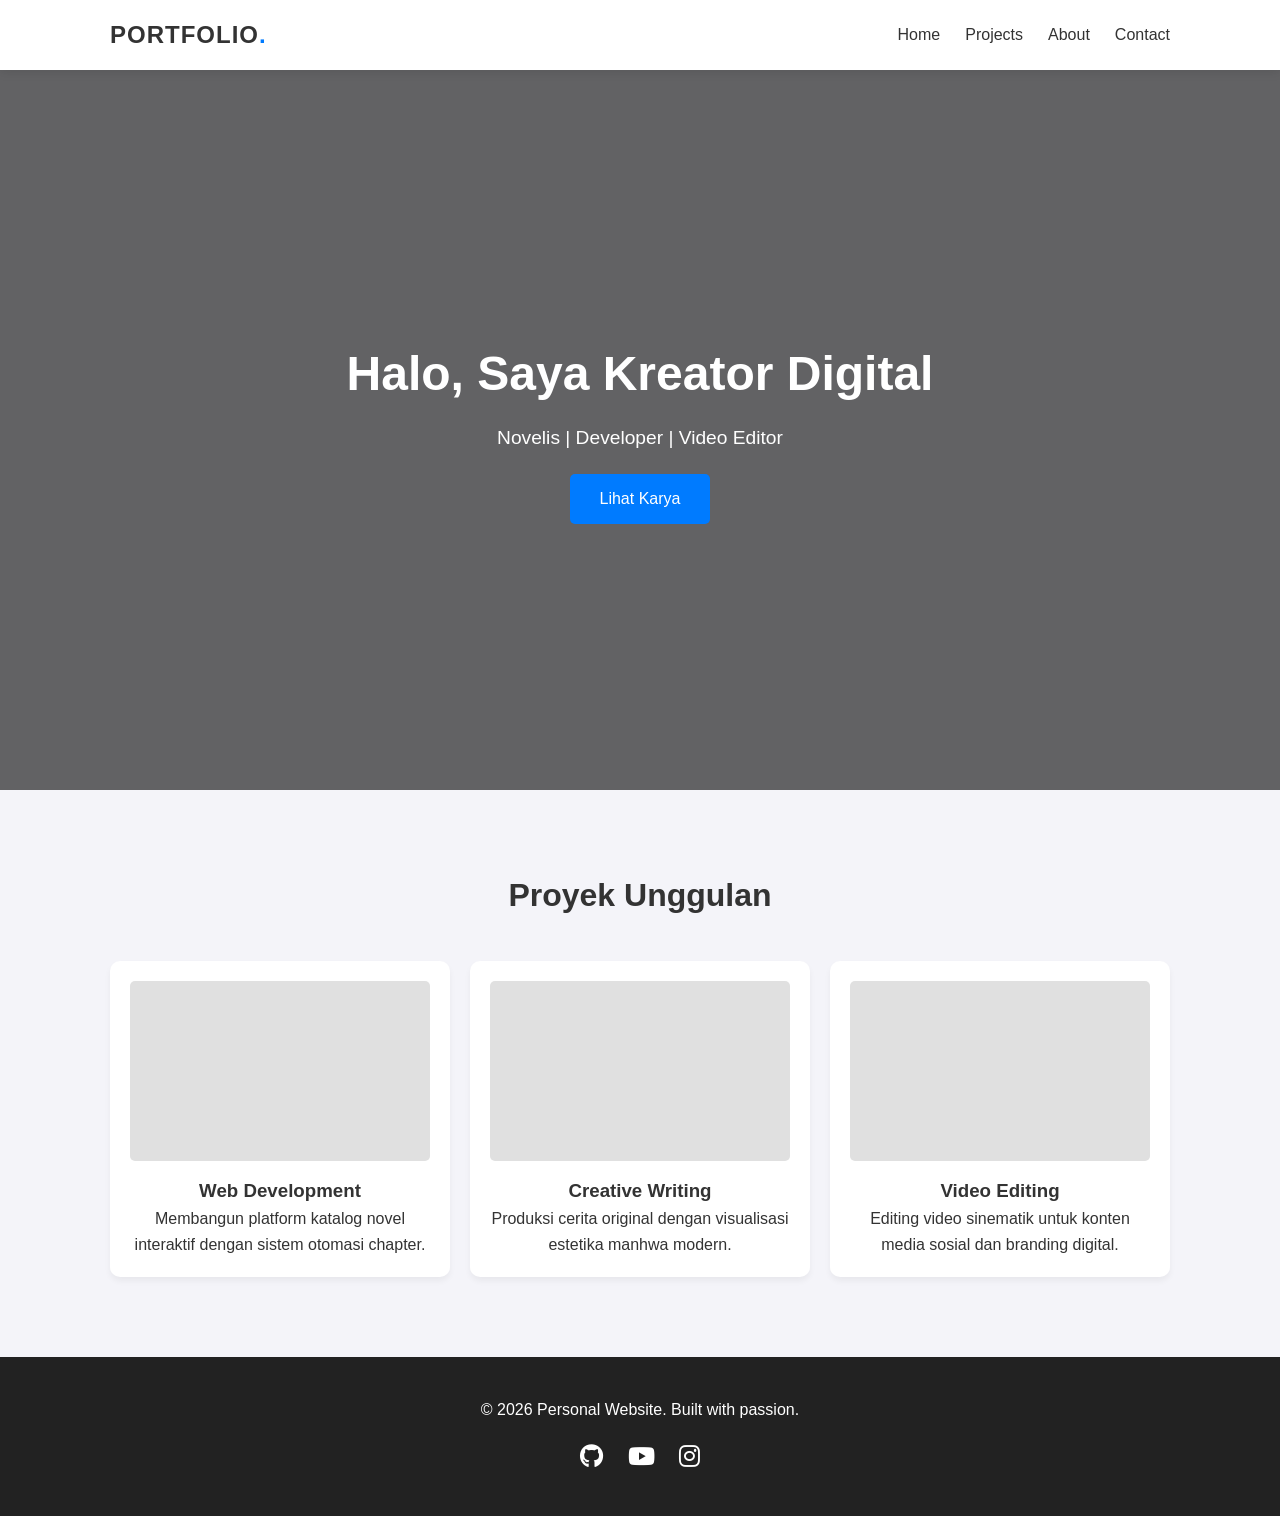
==== index.html @ 30277efc "Rename idex.html to index.html" ====
<!DOCTYPE html>
<html lang="id">
<head>
    <meta charset="UTF-8">
    <meta name="viewport" content="width=device-width, initial-scale=1.0">
    <title>Personal Portfolio</title>
    <link rel="stylesheet" href="style.css">
    <link rel="stylesheet" href="https://cdnjs.cloudflare.com/ajax/libs/font-awesome/6.0.0/css/all.min.css">
</head>
<body>

    <nav>
        <div class="container">
            <h1 class="logo">PORTFOLIO<span>.</span></h1>
            <ul>
                <li><a href="#home">Home</a></li>
                <li><a href="#projects">Projects</a></li>
                <li><a href="#about">About</a></li>
                <li><a href="#contact">Contact</a></li>
            </ul>
        </div>
    </nav>

    <header id="home">
        <div class="hero-content">
            <h2>Halo, Saya Kreator Digital</h2>
            <p>Novelis | Developer | Video Editor</p>
            <a href="#projects" class="btn">Lihat Karya</a>
        </div>
    </header>

    <section id="projects">
        <div class="container">
            <h2 class="section-title">Proyek Unggulan</h2>
            <div class="project-grid">
                <div class="project-card">
                    <div class="project-img"></div>
                    <h3>Web Development</h3>
                    <p>Membangun platform katalog novel interaktif dengan sistem otomasi chapter.</p>
                </div>
                <div class="project-card">
                    <div class="project-img"></div>
                    <h3>Creative Writing</h3>
                    <p>Produksi cerita original dengan visualisasi estetika manhwa modern.</p>
                </div>
                <div class="project-card">
                    <div class="project-img"></div>
                    <h3>Video Editing</h3>
                    <p>Editing video sinematik untuk konten media sosial dan branding digital.</p>
                </div>
            </div>
        </div>
    </section>

    <footer>
        <div class="container">
            <p>&copy; 2026 Personal Website. Built with passion.</p>
            <div class="social-links">
                <a href="#"><i class="fab fa-github"></i></a>
                <a href="#"><i class="fab fa-youtube"></i></a>
                <a href="#"><i class="fab fa-instagram"></i></a>
            </div>
        </div>
    </footer>

</body>
</html>
---- style.css ----
/* General Reset */
* {
    margin: 0;
    padding: 0;
    box-sizing: border-box;
    font-family: 'Segoe UI', Tahoma, Geneva, Verdana, sans-serif;
}

body {
    background-color: #f4f4f9;
    color: #333;
    line-height: 1.6;
    scroll-behavior: smooth;
}

.container {
    max-width: 1100px;
    margin: auto;
    padding: 0 20px;
}

/* Navigation */
nav {
    background: #ffffff;
    height: 70px;
    display: flex;
    align-items: center;
    position: sticky;
    top: 0;
    z-index: 1000;
    box-shadow: 0 2px 10px rgba(0,0,0,0.1);
}

nav .container {
    display: flex;
    justify-content: space-between;
    width: 100%;
    align-items: center;
}

.logo {
    font-size: 1.5rem;
    letter-spacing: 1px;
}

.logo span {
    color: #007bff;
}

nav ul {
    display: flex;
    list-style: none;
}

nav ul li a {
    text-decoration: none;
    color: #333;
    font-weight: 500;
    margin-left: 25px;
    transition: 0.3s;
}

nav ul li a:hover {
    color: #007bff;
}

/* Hero Section */
header {
    height: 80vh;
    background: linear-gradient(rgba(0,0,0,0.6), rgba(0,0,0,0.6)), 
                url('https://images.unsplash.com/photo-1498050108023-c5249f4df085?auto=format&fit=crop&w=1350&q=80');
    background-size: cover;
    background-position: center;
    display: flex;
    justify-content: center;
    align-items: center;
    text-align: center;
    color: white;
}

.hero-content h2 {
    font-size: 3rem;
    margin-bottom: 10px;
}

.hero-content p {
    font-size: 1.2rem;
    margin-bottom: 20px;
}

.btn {
    display: inline-block;
    background: #007bff;
    color: white;
    padding: 12px 30px;
    text-decoration: none;
    border-radius: 5px;
    transition: 0.3s;
}

.btn:hover {
    background: #0056b3;
}

/* Projects Section */
#projects {
    padding: 80px 0;
}

.section-title {
    text-align: center;
    margin-bottom: 40px;
    font-size: 2rem;
}

.project-grid {
    display: grid;
    grid-template-columns: repeat(auto-fit, minmax(300px, 1fr));
    gap: 20px;
}

.project-card {
    background: white;
    padding: 20px;
    border-radius: 10px;
    box-shadow: 0 4px 6px rgba(0,0,0,0.05);
    text-align: center;
    transition: transform 0.3s;
}

.project-card:hover {
    transform: translateY(-5px);
}

.project-img {
    height: 180px;
    background: #e0e0e0;
    margin-bottom: 15px;
    border-radius: 5px;
}

/* Footer */
footer {
    background: #222;
    color: white;
    padding: 40px 0;
    text-align: center;
}

.social-links {
    margin-top: 15px;
}

.social-links a {
    color: white;
    font-size: 1.5rem;
    margin: 0 10px;
    transition: 0.3s;
}

.social-links a:hover {
    color: #007bff;
}

/* Responsive */
@media (max-width: 768px) {
    nav ul {
        display: none; /* Kamu bisa menambahkan toggle menu nantinya */
    }
    .hero-content h2 {
        font-size: 2.2rem;
    }
}
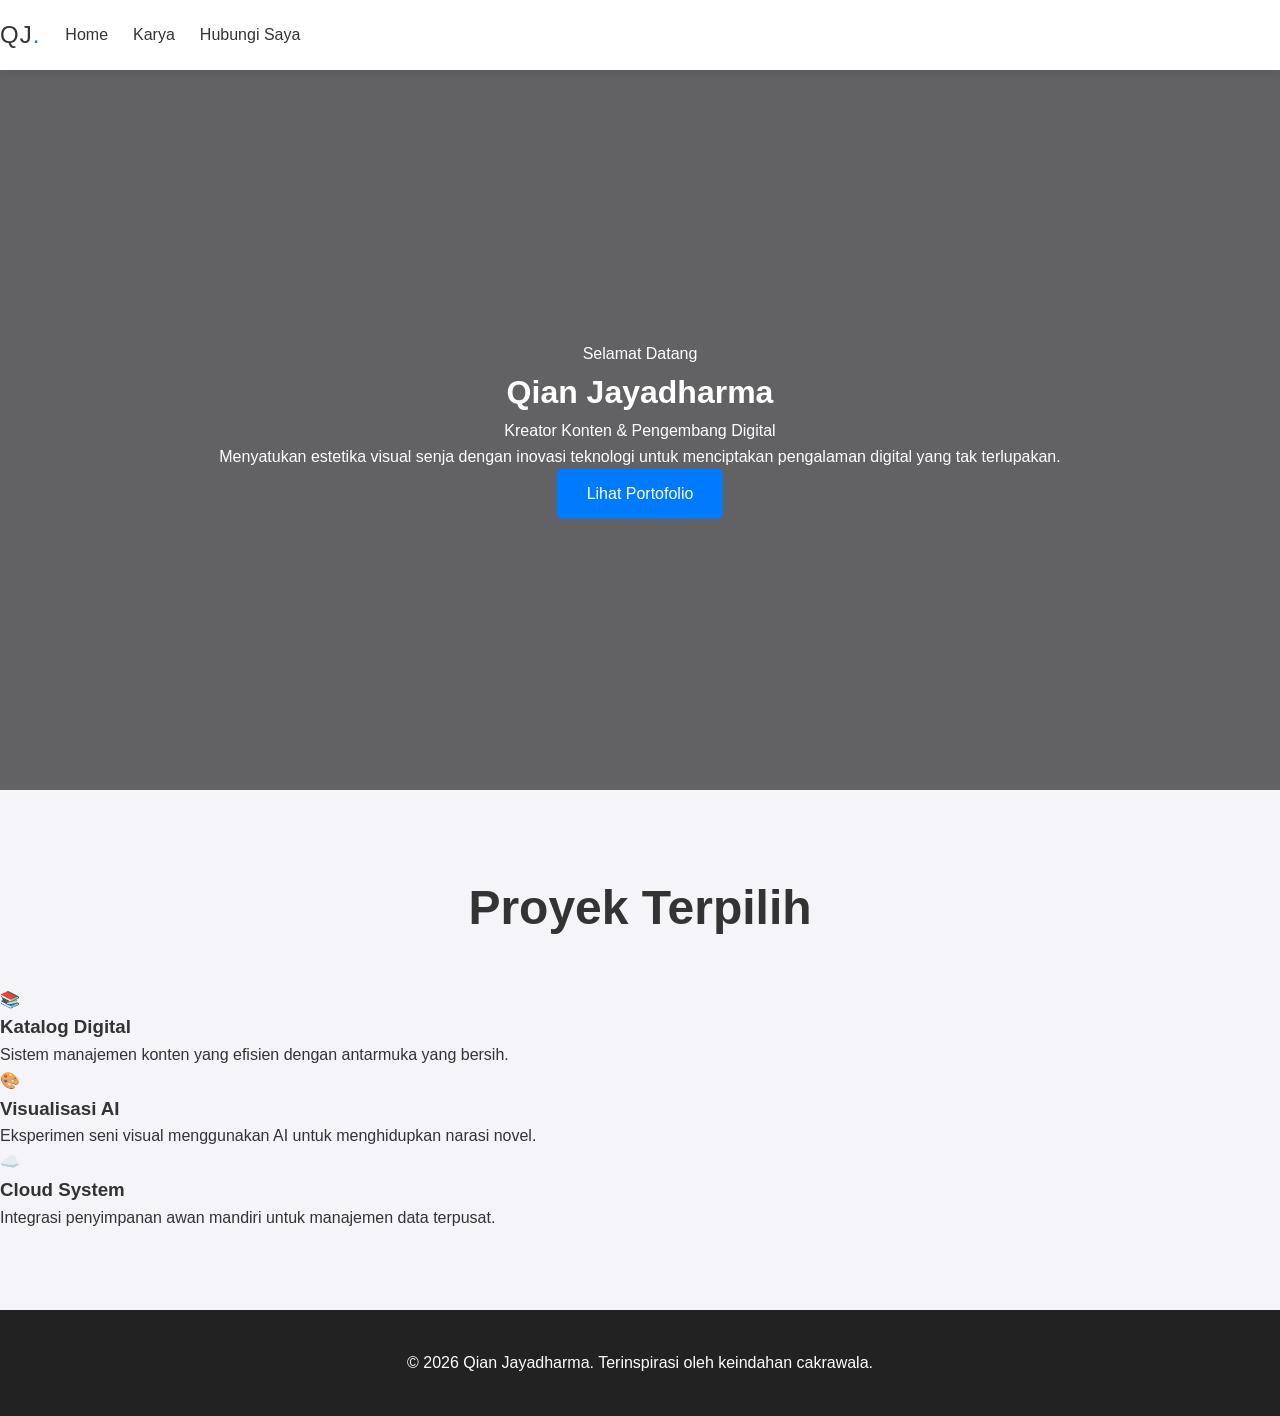
==== commit b0ae55f3: "Update index.html" ====
--- a/index.html
+++ b/index.html
@@ -3,64 +3,69 @@
 <head>
     <meta charset="UTF-8">
     <meta name="viewport" content="width=device-width, initial-scale=1.0">
-    <title>Personal Portfolio</title>
+    <title>Qian Jayadharma | Portofolio Estetik</title>
     <link rel="stylesheet" href="style.css">
-    <link rel="stylesheet" href="https://cdnjs.cloudflare.com/ajax/libs/font-awesome/6.0.0/css/all.min.css">
+    <link href="https://fonts.googleapis.com/css2?family=Inter:wght@300;400;600;700&display=swap" rel="stylesheet">
+    <meta name="theme-color" content="#0c1445">
 </head>
 <body>
 
+    <div class="ocean-surface"></div>
+
     <nav>
-        <div class="container">
-            <h1 class="logo">PORTFOLIO<span>.</span></h1>
-            <ul>
-                <li><a href="#home">Home</a></li>
-                <li><a href="#projects">Projects</a></li>
-                <li><a href="#about">About</a></li>
-                <li><a href="#contact">Contact</a></li>
-            </ul>
-        </div>
+        <div class="logo">QJ<span>.</span></div>
+        <ul>
+            <li><a href="#home">Home</a></li>
+            <li><a href="#projects">Karya</a></li>
+            <li><a href="#contact" class="nav-cta">Hubungi Saya</a></li>
+        </ul>
     </nav>
 
-    <header id="home">
-        <div class="hero-content">
-            <h2>Halo, Saya Kreator Digital</h2>
-            <p>Novelis | Developer | Video Editor</p>
-            <a href="#projects" class="btn">Lihat Karya</a>
+    <header id="home" class="hero">
+        <div class="glass-box">
+            <span class="badge">Selamat Datang</span>
+            <h1>Qian <span class="highlight">Jayadharma</span></h1>
+            <p class="tagline">Kreator Konten & Pengembang Digital</p>
+            <p class="description">
+                Menyatukan estetika visual senja dengan inovasi teknologi 
+                untuk menciptakan pengalaman digital yang tak terlupakan.
+            </p>
+            <div class="hero-btns">
+                <a href="#projects" class="btn btn-primary">Lihat Portofolio</a>
+            </div>
         </div>
+
+        <div class="shape sun-glow"></div>
+        <div class="shape night-glow"></div>
     </header>
 
     <section id="projects">
-        <div class="container">
-            <h2 class="section-title">Proyek Unggulan</h2>
-            <div class="project-grid">
-                <div class="project-card">
-                    <div class="project-img"></div>
-                    <h3>Web Development</h3>
-                    <p>Membangun platform katalog novel interaktif dengan sistem otomasi chapter.</p>
-                </div>
-                <div class="project-card">
-                    <div class="project-img"></div>
-                    <h3>Creative Writing</h3>
-                    <p>Produksi cerita original dengan visualisasi estetika manhwa modern.</p>
-                </div>
-                <div class="project-card">
-                    <div class="project-img"></div>
-                    <h3>Video Editing</h3>
-                    <p>Editing video sinematik untuk konten media sosial dan branding digital.</p>
-                </div>
+        <div class="section-title">
+            <h2>Proyek Terpilih</h2>
+            <div class="underline"></div>
+        </div>
+        
+        <div class="grid">
+            <div class="card">
+                <div class="card-icon">📚</div>
+                <h3>Katalog Digital</h3>
+                <p>Sistem manajemen konten yang efisien dengan antarmuka yang bersih.</p>
+            </div>
+            <div class="card">
+                <div class="card-icon">🎨</div>
+                <h3>Visualisasi AI</h3>
+                <p>Eksperimen seni visual menggunakan AI untuk menghidupkan narasi novel.</p>
+            </div>
+            <div class="card">
+                <div class="card-icon">☁️</div>
+                <h3>Cloud System</h3>
+                <p>Integrasi penyimpanan awan mandiri untuk manajemen data terpusat.</p>
             </div>
         </div>
     </section>
 
-    <footer>
-        <div class="container">
-            <p>&copy; 2026 Personal Website. Built with passion.</p>
-            <div class="social-links">
-                <a href="#"><i class="fab fa-github"></i></a>
-                <a href="#"><i class="fab fa-youtube"></i></a>
-                <a href="#"><i class="fab fa-instagram"></i></a>
-            </div>
-        </div>
+    <footer id="contact">
+        <p>&copy; 2026 Qian Jayadharma. Terinspirasi oleh keindahan cakrawala.</p>
     </footer>
 
 </body>
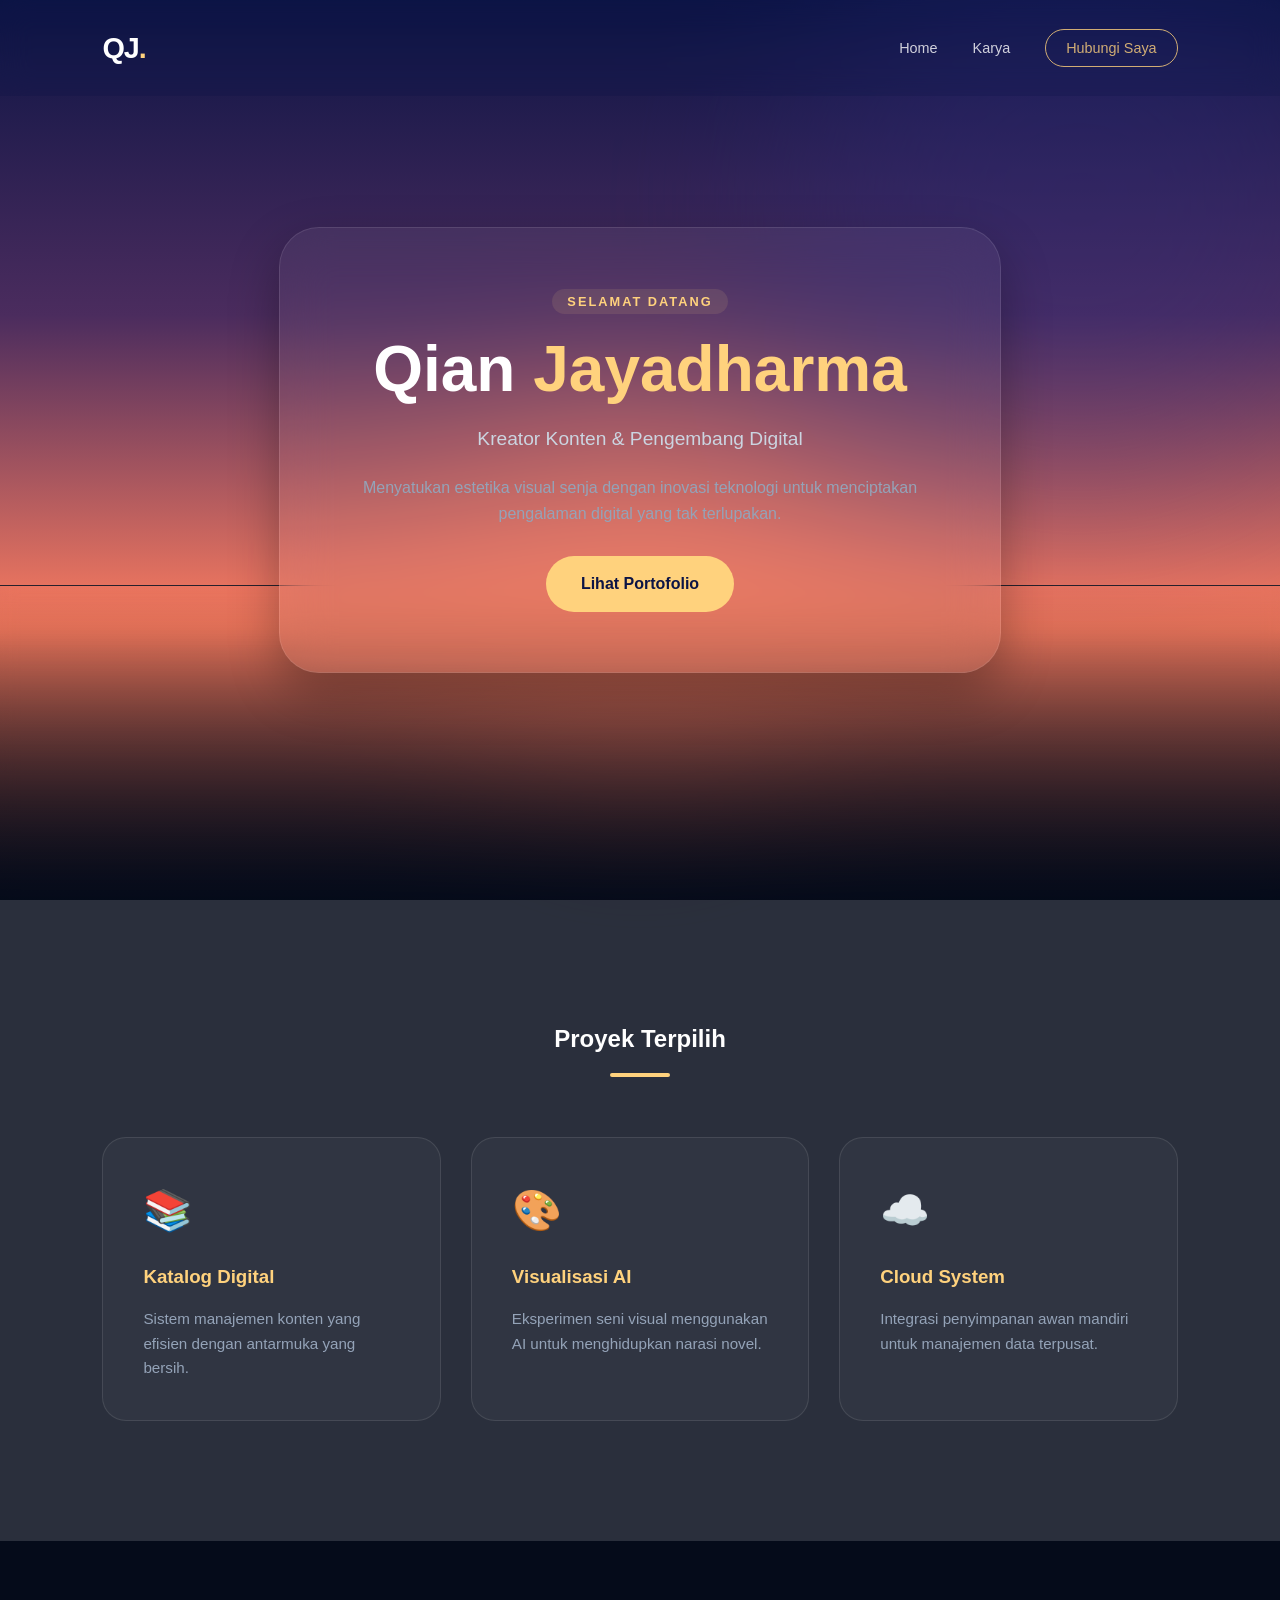
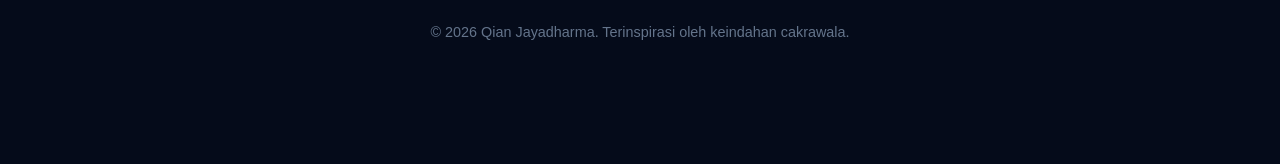
==== commit accca09d: "Update index.html" ====
--- a/index.html
+++ b/index.html
@@ -4,7 +4,195 @@
     <meta charset="UTF-8">
     <meta name="viewport" content="width=device-width, initial-scale=1.0">
     <title>Qian Jayadharma | Portofolio Estetik</title>
-    <link rel="stylesheet" href="style.css">
+    <style>
+    /* Konfigurasi Dasar */
+:root {
+    --sky-night: #0c1445;   /* Biru Malam Atas */
+    --sky-purple: #4b2c5e;  /* Ungu Transisi */
+    --sky-sunset: #ff7e5f;  /* Oranye Senja */
+    --ocean-dark: #050b1a;  /* Biru Laut Dalam */
+    --accent: #ffd27d;      /* Emas Cahaya */
+    --glass: rgba(255, 255, 255, 0.05);
+    --glass-border: rgba(255, 255, 255, 0.1);
+}
+
+* {
+    margin: 0;
+    padding: 0;
+    box-sizing: border-box;
+}
+
+html {
+    scroll-behavior: smooth;
+}
+
+body {
+    font-family: 'Inter', sans-serif;
+    color: white;
+    background: linear-gradient(180deg, 
+                var(--sky-night) 0%, 
+                var(--sky-purple) 35%, 
+                var(--sky-sunset) 70%,
+                var(--ocean-dark) 100%);
+    background-attachment: fixed;
+    line-height: 1.6;
+    overflow-x: hidden;
+}
+
+/* Efek Permukaan Laut */
+.ocean-surface {
+    position: fixed;
+    bottom: 0;
+    left: 0;
+    width: 100%;
+    height: 35vh;
+    background: linear-gradient(0deg, 
+                rgba(5, 11, 26, 0.9) 0%, 
+                rgba(255, 126, 95, 0.1) 100%);
+    backdrop-filter: blur(8px);
+    z-index: 2;
+    pointer-events: none;
+    border-top: 1px solid rgba(255, 255, 255, 0.05);
+}
+
+/* Navigasi */
+nav {
+    display: flex;
+    justify-content: space-between;
+    align-items: center;
+    padding: 25px 8%;
+    position: fixed;
+    top: 0;
+    width: 100%;
+    z-index: 1000;
+    background: rgba(12, 20, 69, 0.2);
+    backdrop-filter: blur(15px);
+}
+
+.logo { font-size: 1.8rem; font-weight: 700; letter-spacing: -1px; }
+.logo span { color: var(--accent); }
+
+nav ul { display: flex; list-style: none; align-items: center; }
+nav ul li { margin-left: 35px; }
+nav ul li a { text-decoration: none; color: white; font-size: 0.9rem; font-weight: 500; opacity: 0.8; transition: 0.3s; }
+nav ul li a:hover { opacity: 1; color: var(--accent); }
+
+.nav-cta {
+    padding: 10px 20px;
+    border: 1px solid var(--accent);
+    border-radius: 50px;
+    color: var(--accent) !important;
+}
+
+/* Hero Section */
+.hero {
+    height: 100vh;
+    display: flex;
+    justify-content: center;
+    align-items: center;
+    padding: 0 8%;
+    position: relative;
+}
+
+.glass-box {
+    background: var(--glass);
+    border: 1px solid var(--glass-border);
+    backdrop-filter: blur(25px);
+    padding: 60px;
+    border-radius: 40px;
+    max-width: 850px;
+    text-align: center;
+    z-index: 10;
+    box-shadow: 0 20px 50px rgba(0,0,0,0.3);
+}
+
+.badge {
+    background: rgba(255, 210, 125, 0.1);
+    color: var(--accent);
+    padding: 5px 15px;
+    border-radius: 20px;
+    font-size: 0.8rem;
+    font-weight: 600;
+    text-transform: uppercase;
+    letter-spacing: 2px;
+}
+
+h1 { font-size: 4rem; margin: 20px 0; font-weight: 700; line-height: 1.1; }
+.highlight { color: var(--accent); }
+.tagline { font-size: 1.2rem; color: #cbd5e1; margin-bottom: 20px; font-weight: 400; }
+.description { color: #94a3b8; max-width: 600px; margin: 0 auto 30px auto; }
+
+.btn {
+    padding: 15px 35px;
+    text-decoration: none;
+    border-radius: 50px;
+    font-weight: 600;
+    transition: 0.3s;
+    display: inline-block;
+}
+
+.btn-primary { background: var(--accent); color: var(--sky-night); }
+.btn-primary:hover { transform: translateY(-3px); box-shadow: 0 10px 20px rgba(255, 210, 125, 0.3); }
+
+/* Atmosfer Shapes */
+.shape { position: absolute; border-radius: 50%; filter: blur(100px); z-index: 1; }
+.sun-glow { width: 400px; height: 400px; background: var(--sky-sunset); bottom: 10%; left: 50%; transform: translateX(-50%); opacity: 0.4; }
+.night-glow { width: 600px; height: 600px; background: #312e81; top: -100px; right: -100px; opacity: 0.3; }
+
+/* Portofolio Section */
+#projects {
+    padding: 120px 8%;
+    position: relative;
+    z-index: 5;
+    background: rgba(5, 11, 26, 0.85);
+}
+
+.section-title { text-align: center; margin-bottom: 60px; }
+.underline { width: 60px; height: 4px; background: var(--accent); margin: 15px auto; border-radius: 2px; }
+
+.grid {
+    display: grid;
+    grid-template-columns: repeat(auto-fit, minmax(280px, 1fr));
+    gap: 30px;
+}
+
+.card {
+    background: rgba(255, 255, 255, 0.03);
+    border: 1px solid var(--glass-border);
+    padding: 40px;
+    border-radius: 24px;
+    transition: 0.4s ease;
+}
+
+.card:hover {
+    background: rgba(255, 255, 255, 0.06);
+    transform: translateY(-10px);
+    border-color: var(--accent);
+}
+
+.card-icon { font-size: 2.5rem; margin-bottom: 20px; }
+.card h3 { color: var(--accent); margin-bottom: 15px; }
+.card p { color: #94a3b8; font-size: 0.95rem; }
+
+/* Footer */
+footer {
+    padding: 80px 8% 120px 8%;
+    text-align: center;
+    background: var(--ocean-dark);
+    color: #64748b;
+    font-size: 0.9rem;
+    position: relative;
+    z-index: 5;
+}
+
+/* Responsivitas */
+@media (max-width: 768px) {
+    h1 { font-size: 2.5rem; }
+    nav ul { display: none; }
+    .glass-box { padding: 40px 20px; }
+}
+        
+    </style>
     <link href="https://fonts.googleapis.com/css2?family=Inter:wght@300;400;600;700&display=swap" rel="stylesheet">
     <meta name="theme-color" content="#0c1445">
 </head>
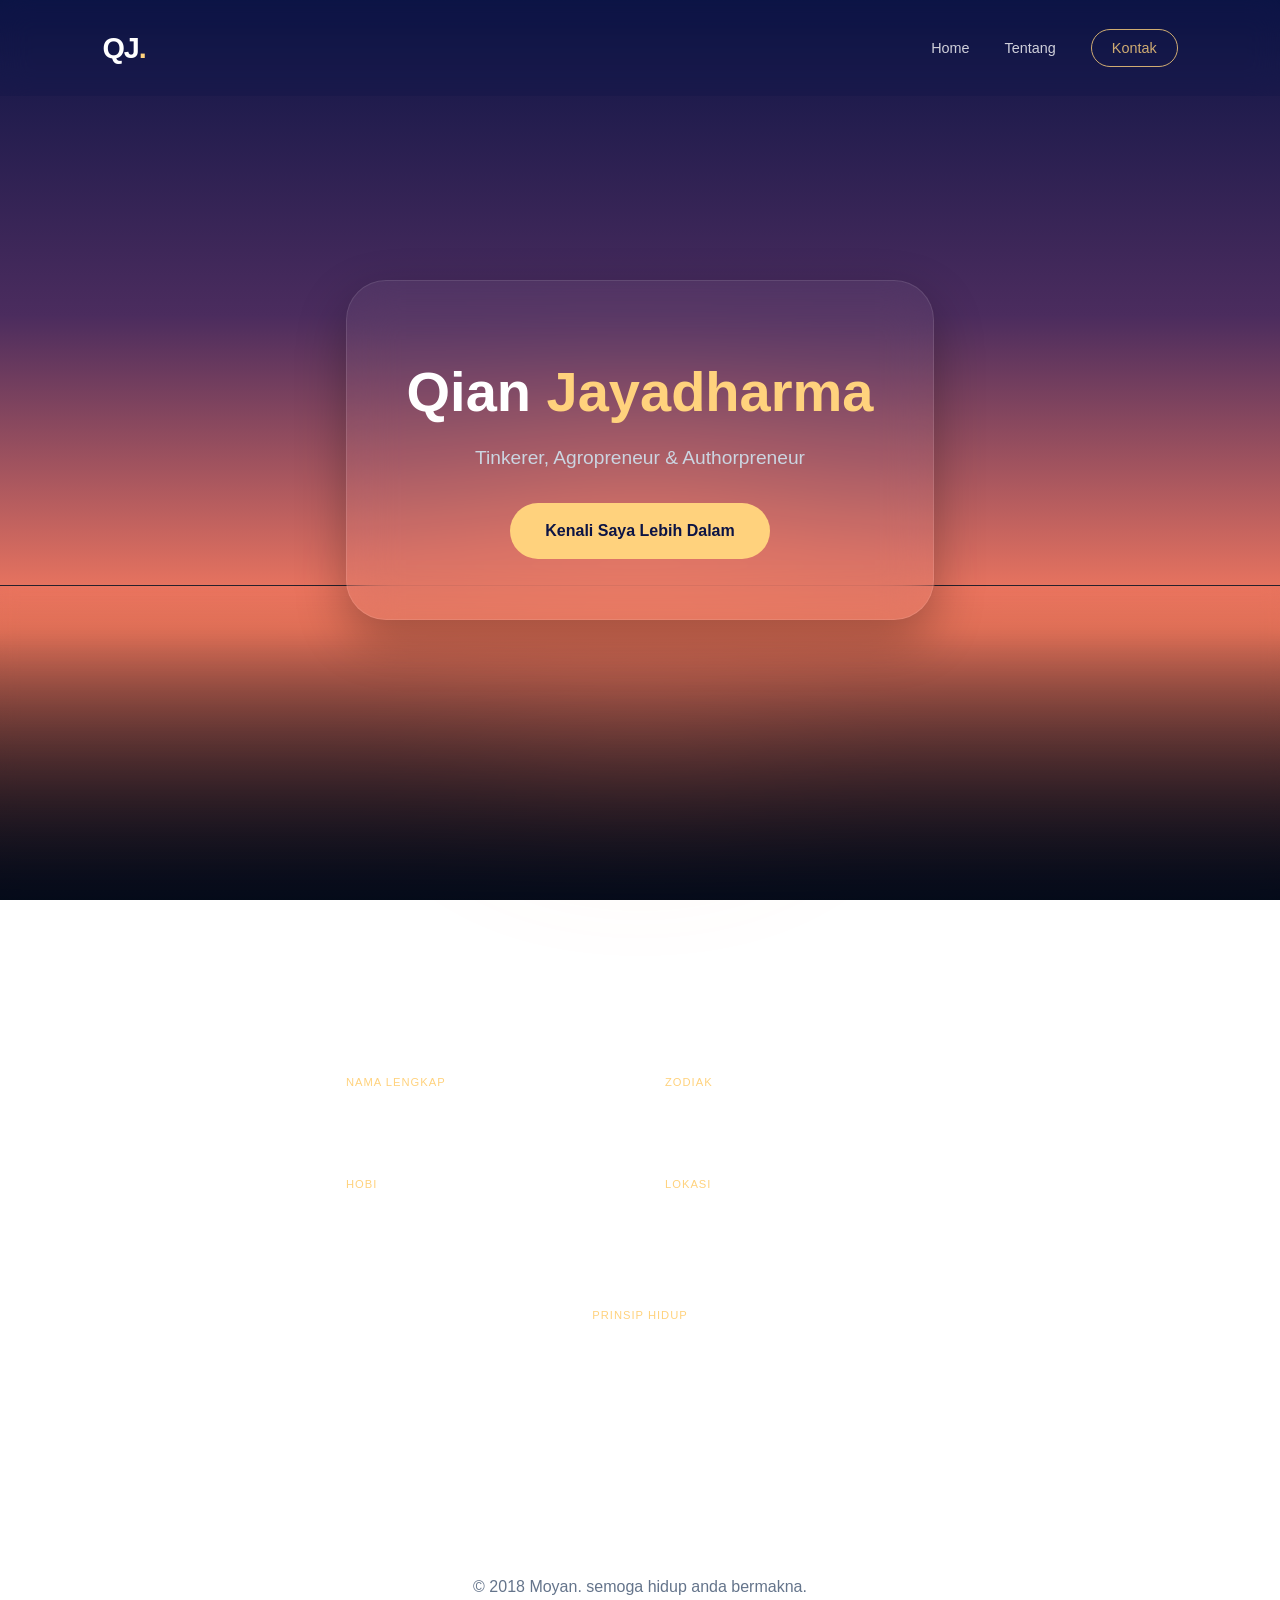
==== commit ceab9179: "Update index.html" ====
--- a/index.html
+++ b/index.html
@@ -3,198 +3,179 @@
 <head>
     <meta charset="UTF-8">
     <meta name="viewport" content="width=device-width, initial-scale=1.0">
-    <title>Qian Jayadharma | Portofolio Estetik</title>
+    <title>Moyan | Personal Website</title>
+    
+    <link href="https://fonts.googleapis.com/css2?family=Inter:wght@300;400;600;700&display=swap" rel="stylesheet">
+    
     <style>
-    /* Konfigurasi Dasar */
-:root {
-    --sky-night: #0c1445;   /* Biru Malam Atas */
-    --sky-purple: #4b2c5e;  /* Ungu Transisi */
-    --sky-sunset: #ff7e5f;  /* Oranye Senja */
-    --ocean-dark: #050b1a;  /* Biru Laut Dalam */
-    --accent: #ffd27d;      /* Emas Cahaya */
-    --glass: rgba(255, 255, 255, 0.05);
-    --glass-border: rgba(255, 255, 255, 0.1);
-}
-
-* {
-    margin: 0;
-    padding: 0;
-    box-sizing: border-box;
-}
-
-html {
-    scroll-behavior: smooth;
-}
-
-body {
-    font-family: 'Inter', sans-serif;
-    color: white;
-    background: linear-gradient(180deg, 
-                var(--sky-night) 0%, 
-                var(--sky-purple) 35%, 
-                var(--sky-sunset) 70%,
-                var(--ocean-dark) 100%);
-    background-attachment: fixed;
-    line-height: 1.6;
-    overflow-x: hidden;
-}
-
-/* Efek Permukaan Laut */
-.ocean-surface {
-    position: fixed;
-    bottom: 0;
-    left: 0;
-    width: 100%;
-    height: 35vh;
-    background: linear-gradient(0deg, 
-                rgba(5, 11, 26, 0.9) 0%, 
-                rgba(255, 126, 95, 0.1) 100%);
-    backdrop-filter: blur(8px);
-    z-index: 2;
-    pointer-events: none;
-    border-top: 1px solid rgba(255, 255, 255, 0.05);
-}
-
-/* Navigasi */
-nav {
-    display: flex;
-    justify-content: space-between;
-    align-items: center;
-    padding: 25px 8%;
-    position: fixed;
-    top: 0;
-    width: 100%;
-    z-index: 1000;
-    background: rgba(12, 20, 69, 0.2);
-    backdrop-filter: blur(15px);
-}
-
-.logo { font-size: 1.8rem; font-weight: 700; letter-spacing: -1px; }
-.logo span { color: var(--accent); }
-
-nav ul { display: flex; list-style: none; align-items: center; }
-nav ul li { margin-left: 35px; }
-nav ul li a { text-decoration: none; color: white; font-size: 0.9rem; font-weight: 500; opacity: 0.8; transition: 0.3s; }
-nav ul li a:hover { opacity: 1; color: var(--accent); }
-
-.nav-cta {
-    padding: 10px 20px;
-    border: 1px solid var(--accent);
-    border-radius: 50px;
-    color: var(--accent) !important;
-}
-
-/* Hero Section */
-.hero {
-    height: 100vh;
-    display: flex;
-    justify-content: center;
-    align-items: center;
-    padding: 0 8%;
-    position: relative;
-}
-
-.glass-box {
-    background: var(--glass);
-    border: 1px solid var(--glass-border);
-    backdrop-filter: blur(25px);
-    padding: 60px;
-    border-radius: 40px;
-    max-width: 850px;
-    text-align: center;
-    z-index: 10;
-    box-shadow: 0 20px 50px rgba(0,0,0,0.3);
-}
-
-.badge {
-    background: rgba(255, 210, 125, 0.1);
-    color: var(--accent);
-    padding: 5px 15px;
-    border-radius: 20px;
-    font-size: 0.8rem;
-    font-weight: 600;
-    text-transform: uppercase;
-    letter-spacing: 2px;
-}
-
-h1 { font-size: 4rem; margin: 20px 0; font-weight: 700; line-height: 1.1; }
-.highlight { color: var(--accent); }
-.tagline { font-size: 1.2rem; color: #cbd5e1; margin-bottom: 20px; font-weight: 400; }
-.description { color: #94a3b8; max-width: 600px; margin: 0 auto 30px auto; }
-
-.btn {
-    padding: 15px 35px;
-    text-decoration: none;
-    border-radius: 50px;
-    font-weight: 600;
-    transition: 0.3s;
-    display: inline-block;
-}
-
-.btn-primary { background: var(--accent); color: var(--sky-night); }
-.btn-primary:hover { transform: translateY(-3px); box-shadow: 0 10px 20px rgba(255, 210, 125, 0.3); }
-
-/* Atmosfer Shapes */
-.shape { position: absolute; border-radius: 50%; filter: blur(100px); z-index: 1; }
-.sun-glow { width: 400px; height: 400px; background: var(--sky-sunset); bottom: 10%; left: 50%; transform: translateX(-50%); opacity: 0.4; }
-.night-glow { width: 600px; height: 600px; background: #312e81; top: -100px; right: -100px; opacity: 0.3; }
-
-/* Portofolio Section */
-#projects {
-    padding: 120px 8%;
-    position: relative;
-    z-index: 5;
-    background: rgba(5, 11, 26, 0.85);
-}
-
-.section-title { text-align: center; margin-bottom: 60px; }
-.underline { width: 60px; height: 4px; background: var(--accent); margin: 15px auto; border-radius: 2px; }
-
-.grid {
-    display: grid;
-    grid-template-columns: repeat(auto-fit, minmax(280px, 1fr));
-    gap: 30px;
-}
-
-.card {
-    background: rgba(255, 255, 255, 0.03);
-    border: 1px solid var(--glass-border);
-    padding: 40px;
-    border-radius: 24px;
-    transition: 0.4s ease;
-}
-
-.card:hover {
-    background: rgba(255, 255, 255, 0.06);
-    transform: translateY(-10px);
-    border-color: var(--accent);
-}
-
-.card-icon { font-size: 2.5rem; margin-bottom: 20px; }
-.card h3 { color: var(--accent); margin-bottom: 15px; }
-.card p { color: #94a3b8; font-size: 0.95rem; }
-
-/* Footer */
-footer {
-    padding: 80px 8% 120px 8%;
-    text-align: center;
-    background: var(--ocean-dark);
-    color: #64748b;
-    font-size: 0.9rem;
-    position: relative;
-    z-index: 5;
-}
-
-/* Responsivitas */
-@media (max-width: 768px) {
-    h1 { font-size: 2.5rem; }
-    nav ul { display: none; }
-    .glass-box { padding: 40px 20px; }
-}
-        
+        /* --- CSS VARIABLES --- */
+        :root {
+            --sky-night: #0c1445;   /* Biru Malam Atas */
+            --sky-purple: #4b2c5e;  /* Ungu Transisi */
+            --sky-sunset: #ff7e5f;  /* Oranye Senja */
+            --ocean-dark: #050b1a;  /* Biru Laut Dalam */
+            --accent: #ffd27d;      /* Emas Cahaya */
+            --glass: rgba(255, 255, 255, 0.05);
+            --glass-border: rgba(255, 255, 255, 0.1);
+        }
+
+        /* --- DASAR --- */
+        * {
+            margin: 0;
+            padding: 0;
+            box-sizing: border-box;
+        }
+
+        html {
+            scroll-behavior: smooth;
+        }
+
+        body {
+            font-family: 'Inter', sans-serif;
+            color: white;
+            /* Gradasi Langit Senja ke Malam */
+            background: linear-gradient(180deg, 
+                        var(--sky-night) 0%, 
+                        var(--sky-purple) 35%, 
+                        var(--sky-sunset) 70%,
+                        var(--ocean-dark) 100%);
+            background-attachment: fixed;
+            line-height: 1.6;
+            overflow-x: hidden;
+        }
+
+        /* --- EFEK LAUTAN --- */
+        .ocean-surface {
+            position: fixed;
+            bottom: 0;
+            left: 0;
+            width: 100%;
+            height: 35vh;
+            background: linear-gradient(0deg, 
+                        rgba(5, 11, 26, 0.9) 0%, 
+                        rgba(255, 126, 95, 0.1) 100%);
+            backdrop-filter: blur(8px);
+            z-index: 2;
+            pointer-events: none;
+            border-top: 1px solid rgba(255, 255, 255, 0.05);
+        }
+
+        /* --- NAVIGASI --- */
+        nav {
+            display: flex;
+            justify-content: space-between;
+            align-items: center;
+            padding: 25px 8%;
+            position: fixed;
+            top: 0;
+            width: 100%;
+            z-index: 1000;
+            background: rgba(12, 20, 69, 0.2);
+            backdrop-filter: blur(15px);
+        }
+
+        .logo { font-size: 1.8rem; font-weight: 700; letter-spacing: -1px; }
+        .logo span { color: var(--accent); }
+
+        nav ul { display: flex; list-style: none; align-items: center; }
+        nav ul li { margin-left: 35px; }
+        nav ul li a { text-decoration: none; color: white; font-size: 0.9rem; font-weight: 500; opacity: 0.8; transition: 0.3s; }
+        nav ul li a:hover { opacity: 1; color: var(--accent); }
+
+        .nav-cta {
+            padding: 10px 20px;
+            border: 1px solid var(--accent);
+            border-radius: 50px;
+            color: var(--accent) !important;
+        }
+
+        /* --- HERO SECTION --- */
+        .hero {
+            height: 100vh;
+            display: flex;
+            justify-content: center;
+            align-items: center;
+            padding: 0 8%;
+            position: relative;
+        }
+
+        .glass-box {
+            background: var(--glass);
+            border: 1px solid var(--glass-border);
+            backdrop-filter: blur(25px);
+            padding: 60px;
+            border-radius: 40px;
+            max-width: 850px;
+            text-align: center;
+            z-index: 10;
+            box-shadow: 0 20px 50px rgba(0,0,0,0.3);
+        }
+
+        h1 { font-size: 3.5rem; margin: 20px 0; font-weight: 700; line-height: 1.1; }
+        .highlight { color: var(--accent); }
+        .tagline { font-size: 1.2rem; color: #cbd5e1; margin-bottom: 30px; font-weight: 400; }
+
+        .btn {
+            padding: 15px 35px;
+            text-decoration: none;
+            border-radius: 50px;
+            font-weight: 600;
+            transition: 0.3s;
+            display: inline-block;
+            background: var(--accent);
+            color: var(--sky-night);
+        }
+
+        .btn:hover { transform: translateY(-3px); box-shadow: 0 10px 20px rgba(255, 210, 125, 0.3); }
+
+        /* --- INFORMASI PRIBADI --- */
+        .personal-info {
+            padding: 60px 8%;
+            display: flex;
+            justify-content: center;
+            position: relative;
+            z-index: 10;
+        }
+
+        .info-card {
+            background: rgba(255, 255, 255, 0.03);
+            border: 1px solid rgba(255, 255, 255, 0.1);
+            backdrop-filter: blur(15px);
+            padding: 40px;
+            border-radius: 30px;
+            width: 100%;
+            max-width: 700px;
+        }
+
+        .info-grid {
+            display: grid;
+            grid-template-columns: 1fr 1fr;
+            gap: 20px;
+            margin-top: 20px;
+        }
+
+        .info-item {
+            padding: 15px;
+            border-bottom: 1px solid rgba(255, 255, 255, 0.05);
+        }
+
+        .info-item.full { grid-column: span 2; border-bottom: none; text-align: center; }
+
+        .label { font-size: 0.7rem; color: var(--accent); text-transform: uppercase; letter-spacing: 1px; display: block; }
+        .value { font-size: 1.1rem; color: white; margin-top: 5px; display: block; }
+
+        /* --- DECORATIVE SHAPES --- */
+        .shape { position: absolute; border-radius: 50%; filter: blur(100px); z-index: 1; opacity: 0.4; }
+        .sun { width: 300px; height: 300px; background: var(--sky-sunset); bottom: 15%; left: 50%; transform: translateX(-50%); }
+
+        /* --- RESPONSIVE --- */
+        @media (max-width: 768px) {
+            h1 { font-size: 2.2rem; }
+            .info-grid { grid-template-columns: 1fr; }
+            .info-item.full { grid-column: span 1; }
+            nav ul { display: none; }
+        }
     </style>
-    <link href="https://fonts.googleapis.com/css2?family=Inter:wght@300;400;600;700&display=swap" rel="stylesheet">
-    <meta name="theme-color" content="#0c1445">
 </head>
 <body>
 
@@ -204,56 +185,50 @@
         <div class="logo">QJ<span>.</span></div>
         <ul>
             <li><a href="#home">Home</a></li>
-            <li><a href="#projects">Karya</a></li>
-            <li><a href="#contact" class="nav-cta">Hubungi Saya</a></li>
+            <li><a href="#about">Tentang</a></li>
+            <li><a href="#contact" class="nav-cta">Kontak</a></li>
         </ul>
     </nav>
 
     <header id="home" class="hero">
         <div class="glass-box">
-            <span class="badge">Selamat Datang</span>
             <h1>Qian <span class="highlight">Jayadharma</span></h1>
-            <p class="tagline">Kreator Konten & Pengembang Digital</p>
-            <p class="description">
-                Menyatukan estetika visual senja dengan inovasi teknologi 
-                untuk menciptakan pengalaman digital yang tak terlupakan.
-            </p>
-            <div class="hero-btns">
-                <a href="#projects" class="btn btn-primary">Lihat Portofolio</a>
-            </div>
+            <p class="tagline">Tinkerer, Agropreneur & Authorpreneur</p>
+            <a href="#about" class="btn">Kenali Saya Lebih Dalam</a>
         </div>
-
-        <div class="shape sun-glow"></div>
-        <div class="shape night-glow"></div>
+        <div class="shape sun"></div>
     </header>
 
-    <section id="projects">
-        <div class="section-title">
-            <h2>Proyek Terpilih</h2>
-            <div class="underline"></div>
-        </div>
-        
-        <div class="grid">
-            <div class="card">
-                <div class="card-icon">📚</div>
-                <h3>Katalog Digital</h3>
-                <p>Sistem manajemen konten yang efisien dengan antarmuka yang bersih.</p>
-            </div>
-            <div class="card">
-                <div class="card-icon">🎨</div>
-                <h3>Visualisasi AI</h3>
-                <p>Eksperimen seni visual menggunakan AI untuk menghidupkan narasi novel.</p>
-            </div>
-            <div class="card">
-                <div class="card-icon">☁️</div>
-                <h3>Cloud System</h3>
-                <p>Integrasi penyimpanan awan mandiri untuk manajemen data terpusat.</p>
+    <section id="about" class="personal-info">
+        <div class="info-card">
+            <h2 style="text-align: center; margin-bottom: 20px;">Profil Pribadi</h2>
+            <div class="info-grid">
+                <div class="info-item">
+                    <span class="label">Nama Lengkap</span>
+                    <span class="value">Tasripan</span>
+                </div>
+                <div class="info-item">
+                    <span class="label">Zodiak</span>
+                    <span class="value">Scorpion</span>
+                </div>
+                <div class="info-item">
+                    <span class="label">Hobi</span>
+                    <span class="value">Mencar hal baru atau mendalami sesuatu</span>
+                </div>
+                <div class="info-item">
+                    <span class="label">Lokasi</span>
+                    <span class="value">Indonesia</span>
+                </div>
+                <div class="info-item full">
+                    <span class="label">Prinsip Hidup</span>
+                    <span class="value">"Menikmati kehidupan dengan lebih bermakna"</span>
+                </div>
             </div>
         </div>
     </section>
 
-    <footer id="contact">
-        <p>&copy; 2026 Qian Jayadharma. Terinspirasi oleh keindahan cakrawala.</p>
+    <footer id="contact" style="text-align: center; padding: 100px 0; position: relative; z-index: 10; color: #64748b;">
+        <p>&copy; 2018 Moyan. semoga hidup anda bermakna.</p>
     </footer>
 
 </body>
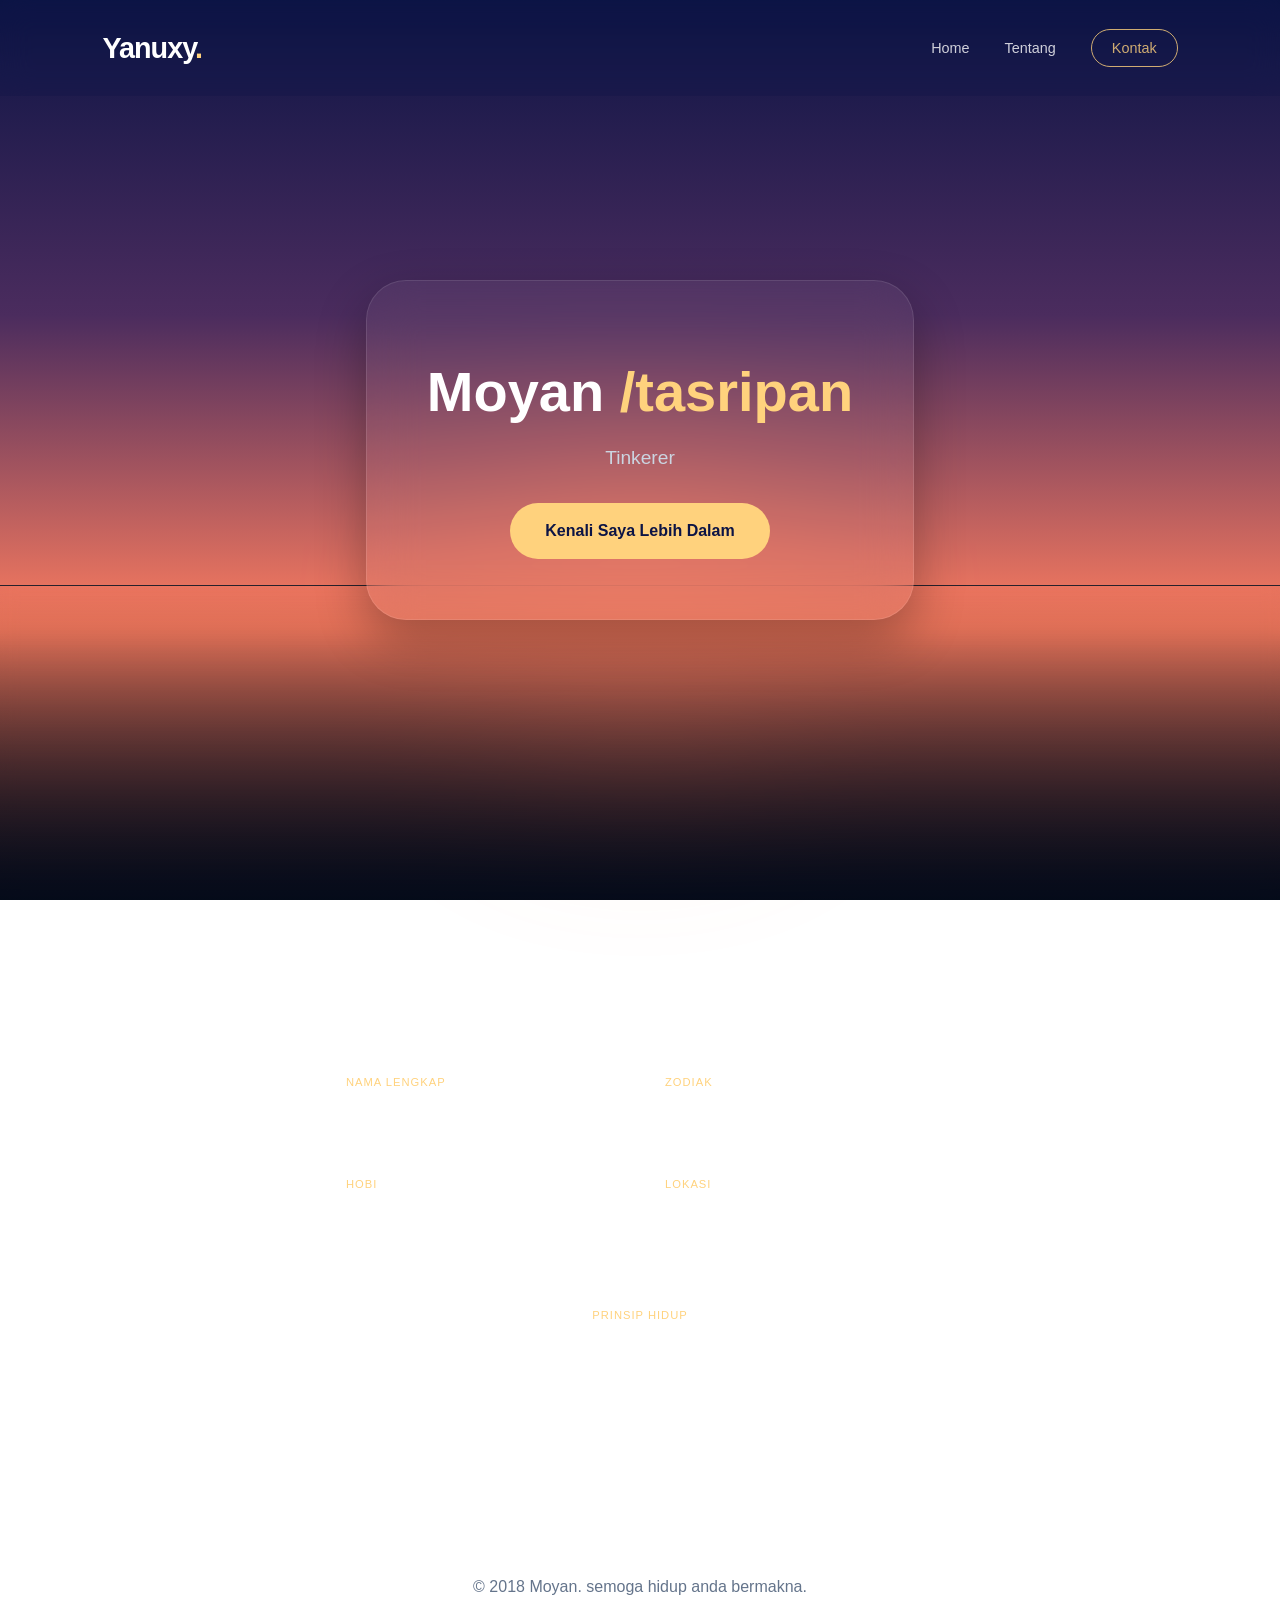
==== commit 39d6c552: "Update index.html" ====
--- a/index.html
+++ b/index.html
@@ -182,7 +182,7 @@
     <div class="ocean-surface"></div>
 
     <nav>
-        <div class="logo">QJ<span>.</span></div>
+        <div class="logo">Yanuxy<span>.</span></div>
         <ul>
             <li><a href="#home">Home</a></li>
             <li><a href="#about">Tentang</a></li>
@@ -192,8 +192,8 @@
 
     <header id="home" class="hero">
         <div class="glass-box">
-            <h1>Qian <span class="highlight">Jayadharma</span></h1>
-            <p class="tagline">Tinkerer, Agropreneur & Authorpreneur</p>
+            <h1>Moyan <span class="highlight">/tasripan</span></h1>
+            <p class="tagline">Tinkerer</p>
             <a href="#about" class="btn">Kenali Saya Lebih Dalam</a>
         </div>
         <div class="shape sun"></div>
